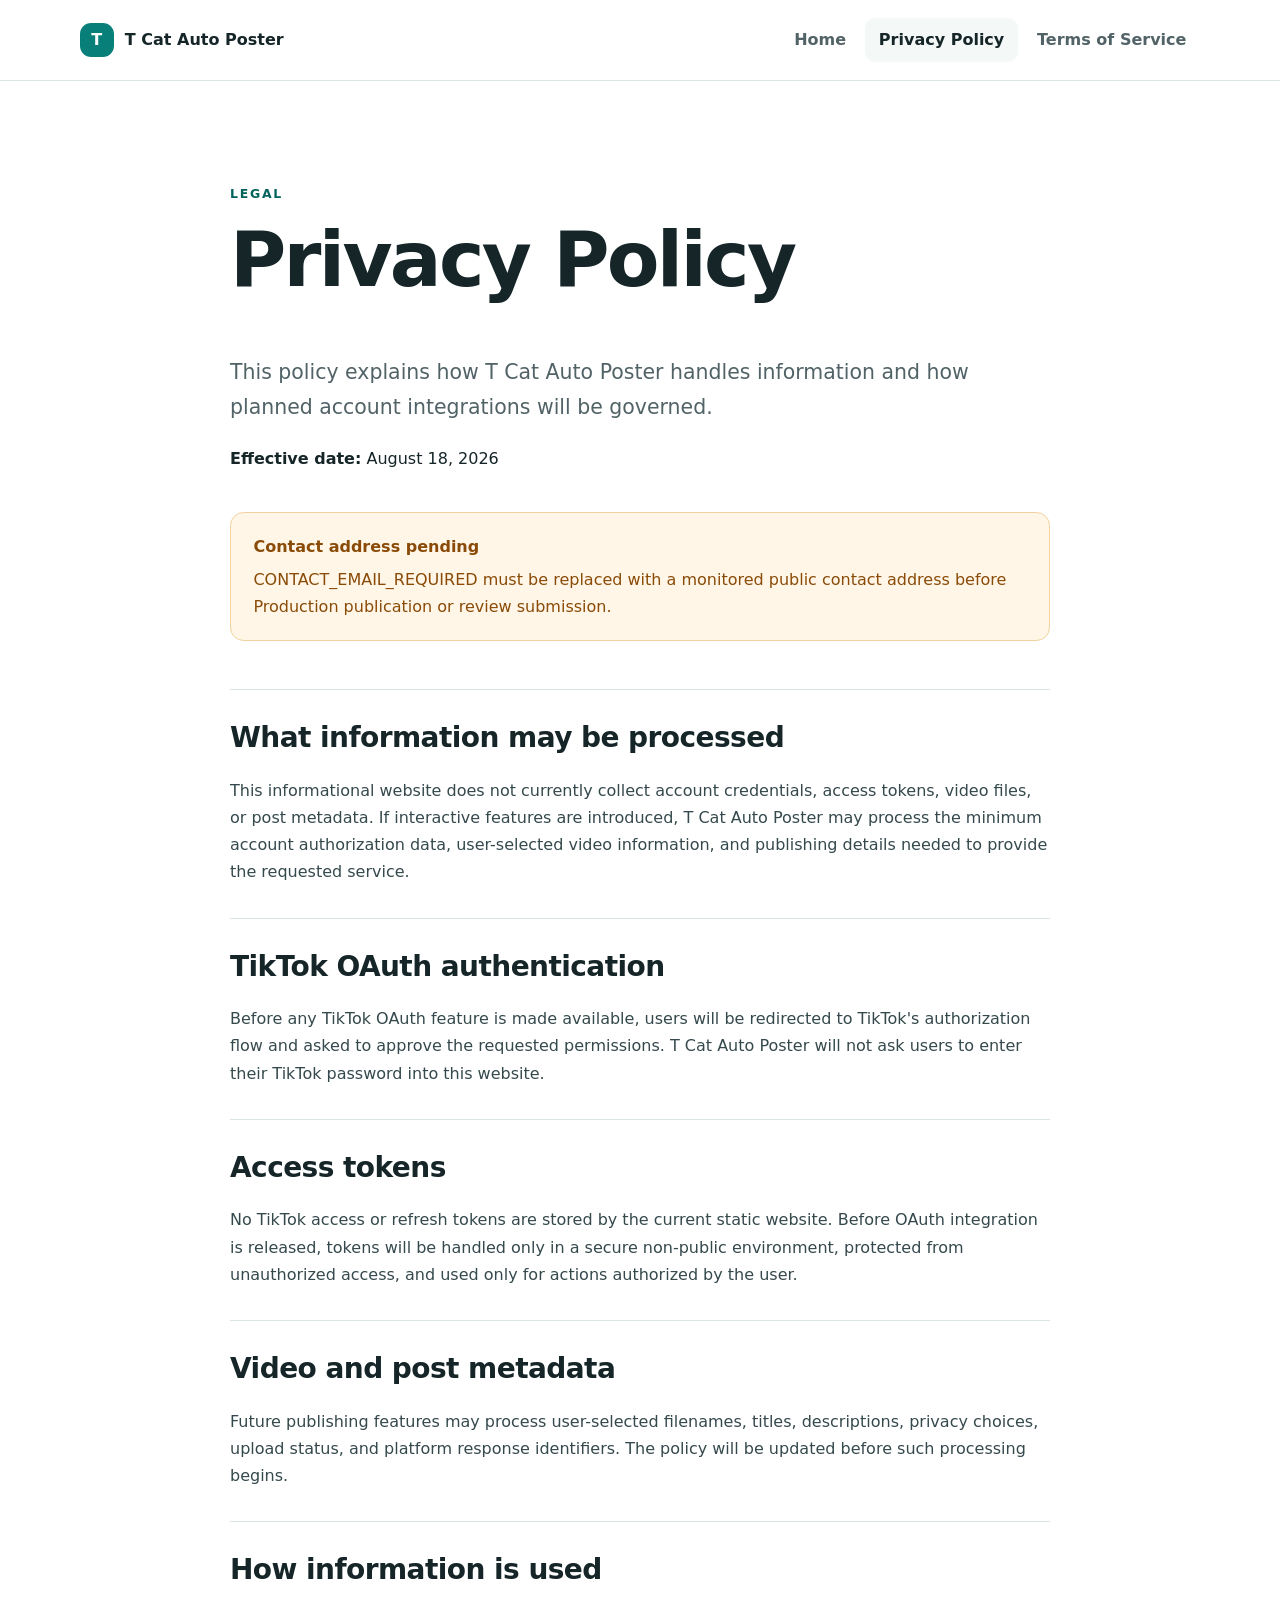
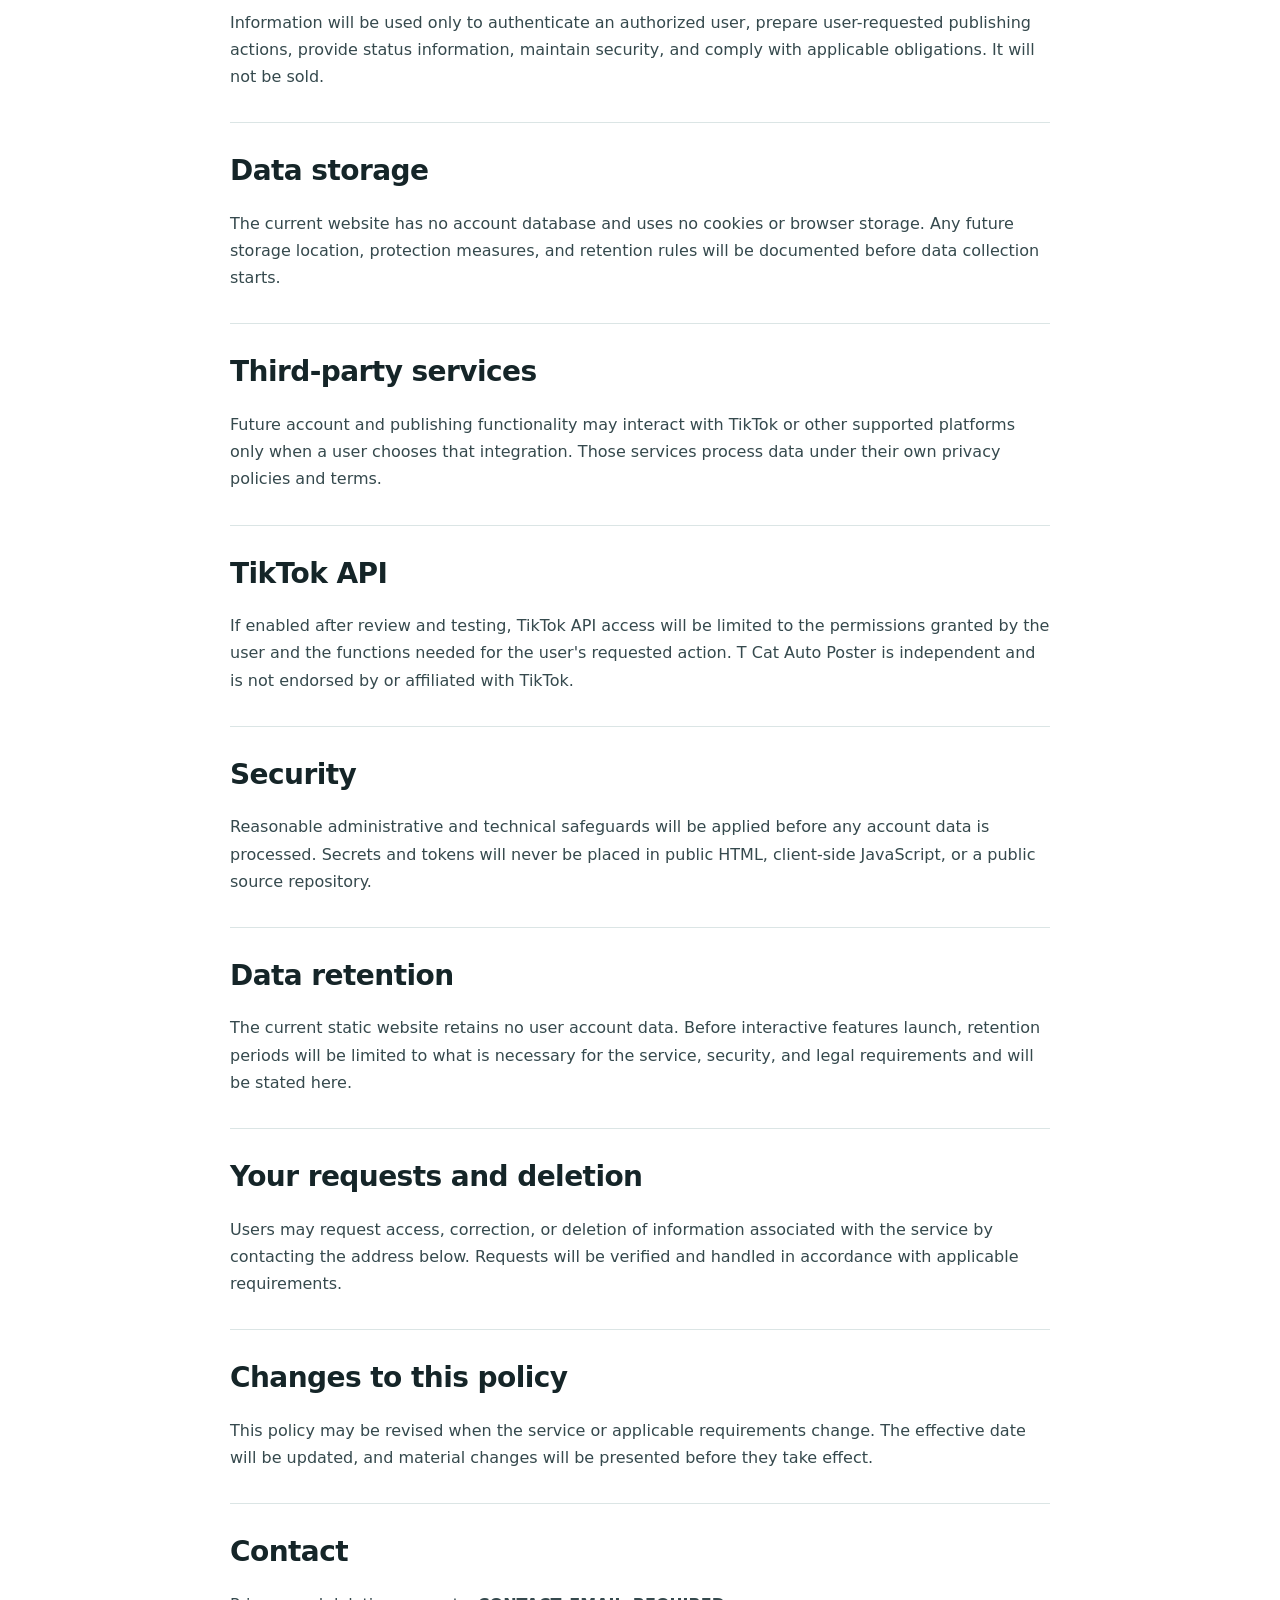
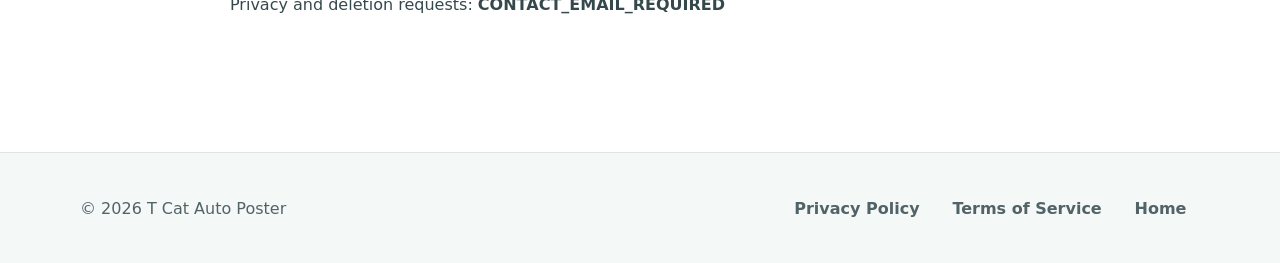
==== privacy.html @ f486d616 "feat: add T Cat Auto Poster review website" ====
<!doctype html>
<html lang="en">
<head>
  <meta charset="UTF-8">
  <meta name="viewport" content="width=device-width, initial-scale=1">
  <meta name="description" content="Privacy Policy for T Cat Auto Poster.">
  <title>Privacy Policy | T Cat Auto Poster</title>
  <link rel="stylesheet" href="styles.css">
</head>
<body>
  <a class="skip-link" href="#main-content">Skip to content</a>
  <header class="site-header">
    <div class="shell header-inner">
      <a class="brand" href="index.html" aria-label="T Cat Auto Poster home"><span class="brand-mark" aria-hidden="true">T</span><span>T Cat Auto Poster</span></a>
      <nav aria-label="Primary navigation">
        <a href="index.html">Home</a>
        <a aria-current="page" href="privacy.html">Privacy Policy</a>
        <a href="terms.html">Terms of Service</a>
      </nav>
    </div>
  </header>

  <main id="main-content" class="legal-main">
    <div class="shell legal-layout">
      <header class="legal-intro">
        <p class="eyebrow">Legal</p>
        <h1>Privacy Policy</h1>
        <p class="lead">This policy explains how T Cat Auto Poster handles information and how planned account integrations will be governed.</p>
        <p><strong>Effective date:</strong> August 18, 2026</p>
      </header>

      <aside class="notice" role="note">
        <strong>Contact address pending</strong>
        <p>CONTACT_EMAIL_REQUIRED must be replaced with a monitored public contact address before Production publication or review submission.</p>
      </aside>

      <article class="legal-copy">
        <section><h2>What information may be processed</h2><p>This informational website does not currently collect account credentials, access tokens, video files, or post metadata. If interactive features are introduced, T Cat Auto Poster may process the minimum account authorization data, user-selected video information, and publishing details needed to provide the requested service.</p></section>
        <section><h2>TikTok OAuth authentication</h2><p>Before any TikTok OAuth feature is made available, users will be redirected to TikTok's authorization flow and asked to approve the requested permissions. T Cat Auto Poster will not ask users to enter their TikTok password into this website.</p></section>
        <section><h2>Access tokens</h2><p>No TikTok access or refresh tokens are stored by the current static website. Before OAuth integration is released, tokens will be handled only in a secure non-public environment, protected from unauthorized access, and used only for actions authorized by the user.</p></section>
        <section><h2>Video and post metadata</h2><p>Future publishing features may process user-selected filenames, titles, descriptions, privacy choices, upload status, and platform response identifiers. The policy will be updated before such processing begins.</p></section>
        <section><h2>How information is used</h2><p>Information will be used only to authenticate an authorized user, prepare user-requested publishing actions, provide status information, maintain security, and comply with applicable obligations. It will not be sold.</p></section>
        <section><h2>Data storage</h2><p>The current website has no account database and uses no cookies or browser storage. Any future storage location, protection measures, and retention rules will be documented before data collection starts.</p></section>
        <section><h2>Third-party services</h2><p>Future account and publishing functionality may interact with TikTok or other supported platforms only when a user chooses that integration. Those services process data under their own privacy policies and terms.</p></section>
        <section><h2>TikTok API</h2><p>If enabled after review and testing, TikTok API access will be limited to the permissions granted by the user and the functions needed for the user's requested action. T Cat Auto Poster is independent and is not endorsed by or affiliated with TikTok.</p></section>
        <section><h2>Security</h2><p>Reasonable administrative and technical safeguards will be applied before any account data is processed. Secrets and tokens will never be placed in public HTML, client-side JavaScript, or a public source repository.</p></section>
        <section><h2>Data retention</h2><p>The current static website retains no user account data. Before interactive features launch, retention periods will be limited to what is necessary for the service, security, and legal requirements and will be stated here.</p></section>
        <section><h2>Your requests and deletion</h2><p>Users may request access, correction, or deletion of information associated with the service by contacting the address below. Requests will be verified and handled in accordance with applicable requirements.</p></section>
        <section><h2>Changes to this policy</h2><p>This policy may be revised when the service or applicable requirements change. The effective date will be updated, and material changes will be presented before they take effect.</p></section>
        <section><h2>Contact</h2><p>Privacy and deletion requests: <strong>CONTACT_EMAIL_REQUIRED</strong></p></section>
      </article>
    </div>
  </main>

  <footer class="site-footer">
    <div class="shell footer-inner"><p>© 2026 T Cat Auto Poster</p><nav aria-label="Legal navigation"><a href="privacy.html">Privacy Policy</a><a href="terms.html">Terms of Service</a><a href="index.html">Home</a></nav></div>
  </footer>
</body>
</html>
---- styles.css ----
:root {
  --ink: #152528;
  --muted: #526367;
  --line: #dbe5e5;
  --surface: #f4f8f7;
  --accent: #087f78;
  --accent-dark: #05635e;
  --accent-soft: #dff3f0;
  --warning: #8a4b08;
  --warning-bg: #fff6e7;
  --radius: 1.25rem;
  --shadow: 0 24px 70px rgba(20, 51, 52, 0.1);
}

* { box-sizing: border-box; }

html { scroll-behavior: auto; }

body {
  margin: 0;
  color: var(--ink);
  background: #fff;
  font-family: Inter, ui-sans-serif, system-ui, -apple-system, BlinkMacSystemFont, "Segoe UI", sans-serif;
  font-size: 1rem;
  line-height: 1.7;
  overflow-wrap: break-word;
}

a { color: var(--accent-dark); text-underline-offset: 0.2em; }
a:hover { color: var(--accent); }
a:focus-visible { outline: 3px solid #f2b84b; outline-offset: 3px; border-radius: 0.2rem; }

h1, h2, h3, p { margin-top: 0; }
h1, h2 { letter-spacing: -0.035em; line-height: 1.12; }
h1 { max-width: 13ch; font-size: clamp(2.6rem, 7vw, 5.4rem); }
h2 { font-size: clamp(1.9rem, 4vw, 3.1rem); }

.shell { width: min(1120px, calc(100% - 3rem)); margin-inline: auto; }
.narrow { max-width: 780px; margin-inline: auto; }
.skip-link { position: fixed; left: 1rem; top: -5rem; z-index: 10; padding: 0.7rem 1rem; background: var(--ink); color: #fff; }
.skip-link:focus { top: 1rem; }

.site-header { position: relative; z-index: 2; border-bottom: 1px solid var(--line); background: rgba(255, 255, 255, 0.98); }
.header-inner, .footer-inner { min-height: 80px; display: flex; align-items: center; justify-content: space-between; gap: 2rem; }
.brand { min-height: 44px; display: inline-flex; align-items: center; gap: 0.7rem; color: var(--ink); font-weight: 750; text-decoration: none; }
.brand-mark { width: 2.1rem; height: 2.1rem; display: grid; place-items: center; border-radius: 0.7rem; color: #fff; background: var(--accent); font-size: 1rem; }
nav { display: flex; align-items: center; gap: 0.35rem; }
nav a { min-height: 44px; display: inline-flex; align-items: center; padding: 0.55rem 0.85rem; border-radius: 0.65rem; color: var(--muted); font-weight: 650; text-decoration: none; }
nav a:hover, nav a[aria-current="page"] { color: var(--ink); background: var(--surface); }

.hero { overflow: hidden; padding: clamp(5rem, 10vw, 8.5rem) 0; background: radial-gradient(circle at 88% 20%, var(--accent-soft), transparent 32%), linear-gradient(145deg, #fff 45%, #f5faf9); }
.hero-grid { display: grid; grid-template-columns: minmax(0, 1.45fr) minmax(280px, 0.65fr); gap: clamp(3rem, 8vw, 7rem); align-items: center; }
.hero-grid > *, .split > * { min-width: 0; }
.eyebrow { margin-bottom: 0.8rem; color: var(--accent-dark); font-size: 0.78rem; font-weight: 800; letter-spacing: 0.14em; text-transform: uppercase; }
.lead { max-width: 62ch; color: var(--muted); font-size: clamp(1.08rem, 2vw, 1.28rem); }
.button { min-height: 48px; display: inline-flex; align-items: center; margin-top: 1rem; padding: 0.65rem 1.1rem; border-radius: 0.7rem; color: #fff; background: var(--accent); font-weight: 750; text-decoration: none; }
.button:hover { color: #fff; background: var(--accent-dark); }
.hero-card { width: 100%; padding: 2rem; border: 1px solid rgba(8, 127, 120, 0.18); border-radius: var(--radius); background: rgba(255, 255, 255, 0.9); box-shadow: var(--shadow); }
.card-label { color: var(--muted); font-size: 0.9rem; font-weight: 700; }
.check-list, .plain-list { margin: 0; padding: 0; list-style: none; }
.check-list li { position: relative; padding: 0.8rem 0 0.8rem 2rem; border-top: 1px solid var(--line); font-weight: 700; }
.check-list li::before { content: "✓"; position: absolute; left: 0.2rem; color: var(--accent); }

.section { padding: clamp(4.5rem, 8vw, 7rem) 0; }
.section-muted { background: var(--surface); }
.steps { margin: 3rem 0 0; padding: 0; display: grid; grid-template-columns: repeat(4, 1fr); gap: 1rem; list-style: none; }
.steps li { min-height: 245px; padding: 1.5rem; border: 1px solid var(--line); border-radius: 1rem; background: #fff; }
.steps span { display: block; margin-bottom: 2.5rem; color: var(--accent); font-size: 0.8rem; font-weight: 850; letter-spacing: 0.12em; }
.steps strong { display: block; margin-bottom: 0.7rem; font-size: 1.05rem; line-height: 1.35; }
.steps p { color: var(--muted); font-size: 0.94rem; }
.split { display: grid; grid-template-columns: 0.8fr 1.2fr; gap: clamp(2.5rem, 8vw, 7rem); }
.plain-list li { padding: 1rem 0; border-top: 1px solid var(--line); }
.plain-list li:last-child { border-bottom: 1px solid var(--line); }
.status-section { padding-top: 0; }
.status-card { display: grid; grid-template-columns: auto 1fr; gap: 1.25rem; padding: clamp(1.5rem, 4vw, 2.5rem); border-radius: var(--radius); background: var(--ink); color: #fff; }
.status-card .eyebrow { color: #82d8cf; }
.status-card h2 { font-size: clamp(1.6rem, 3vw, 2.4rem); }
.status-card p:last-child { max-width: 75ch; color: #cedbdb; }
.status-dot { width: 0.75rem; height: 0.75rem; margin-top: 0.35rem; border-radius: 50%; background: #82d8cf; box-shadow: 0 0 0 7px rgba(130, 216, 207, 0.12); }

.legal-main { padding: clamp(4rem, 8vw, 7rem) 0; }
.legal-layout { max-width: 820px; }
.legal-intro { margin-bottom: 2.5rem; }
.legal-intro h1 { max-width: none; font-size: clamp(2.7rem, 7vw, 4.8rem); }
.notice { margin-bottom: 3rem; padding: 1.25rem 1.4rem; border: 1px solid #f1d29e; border-radius: 0.85rem; background: var(--warning-bg); color: var(--warning); }
.notice p { margin: 0.35rem 0 0; }
.legal-copy section { padding: 2rem 0; border-top: 1px solid var(--line); }
.legal-copy h2 { font-size: clamp(1.35rem, 3vw, 1.75rem); letter-spacing: -0.02em; }
.legal-copy p { margin-bottom: 0; color: #35494d; }

.site-footer { border-top: 1px solid var(--line); background: var(--surface); }
.footer-inner { min-height: 110px; }
.footer-inner p { margin: 0; color: var(--muted); }

@media (max-width: 820px) {
  .header-inner { align-items: flex-start; flex-direction: column; padding-block: 1rem; gap: 0.5rem; }
  nav { width: 100%; flex-wrap: wrap; }
  nav a { padding-inline: 0.65rem; }
  .hero-grid, .split { grid-template-columns: 1fr; }
  .hero-card { max-width: 520px; }
  .steps { grid-template-columns: repeat(2, 1fr); }
  .footer-inner { align-items: flex-start; flex-direction: column; justify-content: center; padding-block: 1.5rem; gap: 0.6rem; }
}

@media (max-width: 480px) {
  .shell { width: min(100% - 2rem, 1120px); }
  .brand { font-size: 0.95rem; }
  nav { gap: 0.15rem; }
  nav a { padding-inline: 0.5rem; font-size: 0.86rem; }
  .hero { padding-block: 4rem; }
  h1 { font-size: clamp(2.45rem, 14vw, 3.6rem); }
  .steps { grid-template-columns: 1fr; }
  .steps li { min-height: 0; }
  .steps span { margin-bottom: 1.4rem; }
  .status-card { grid-template-columns: 1fr; }
  .footer-inner nav { align-items: flex-start; flex-direction: column; }
}

@media (prefers-reduced-motion: reduce) {
  *, *::before, *::after { scroll-behavior: auto !important; }
}
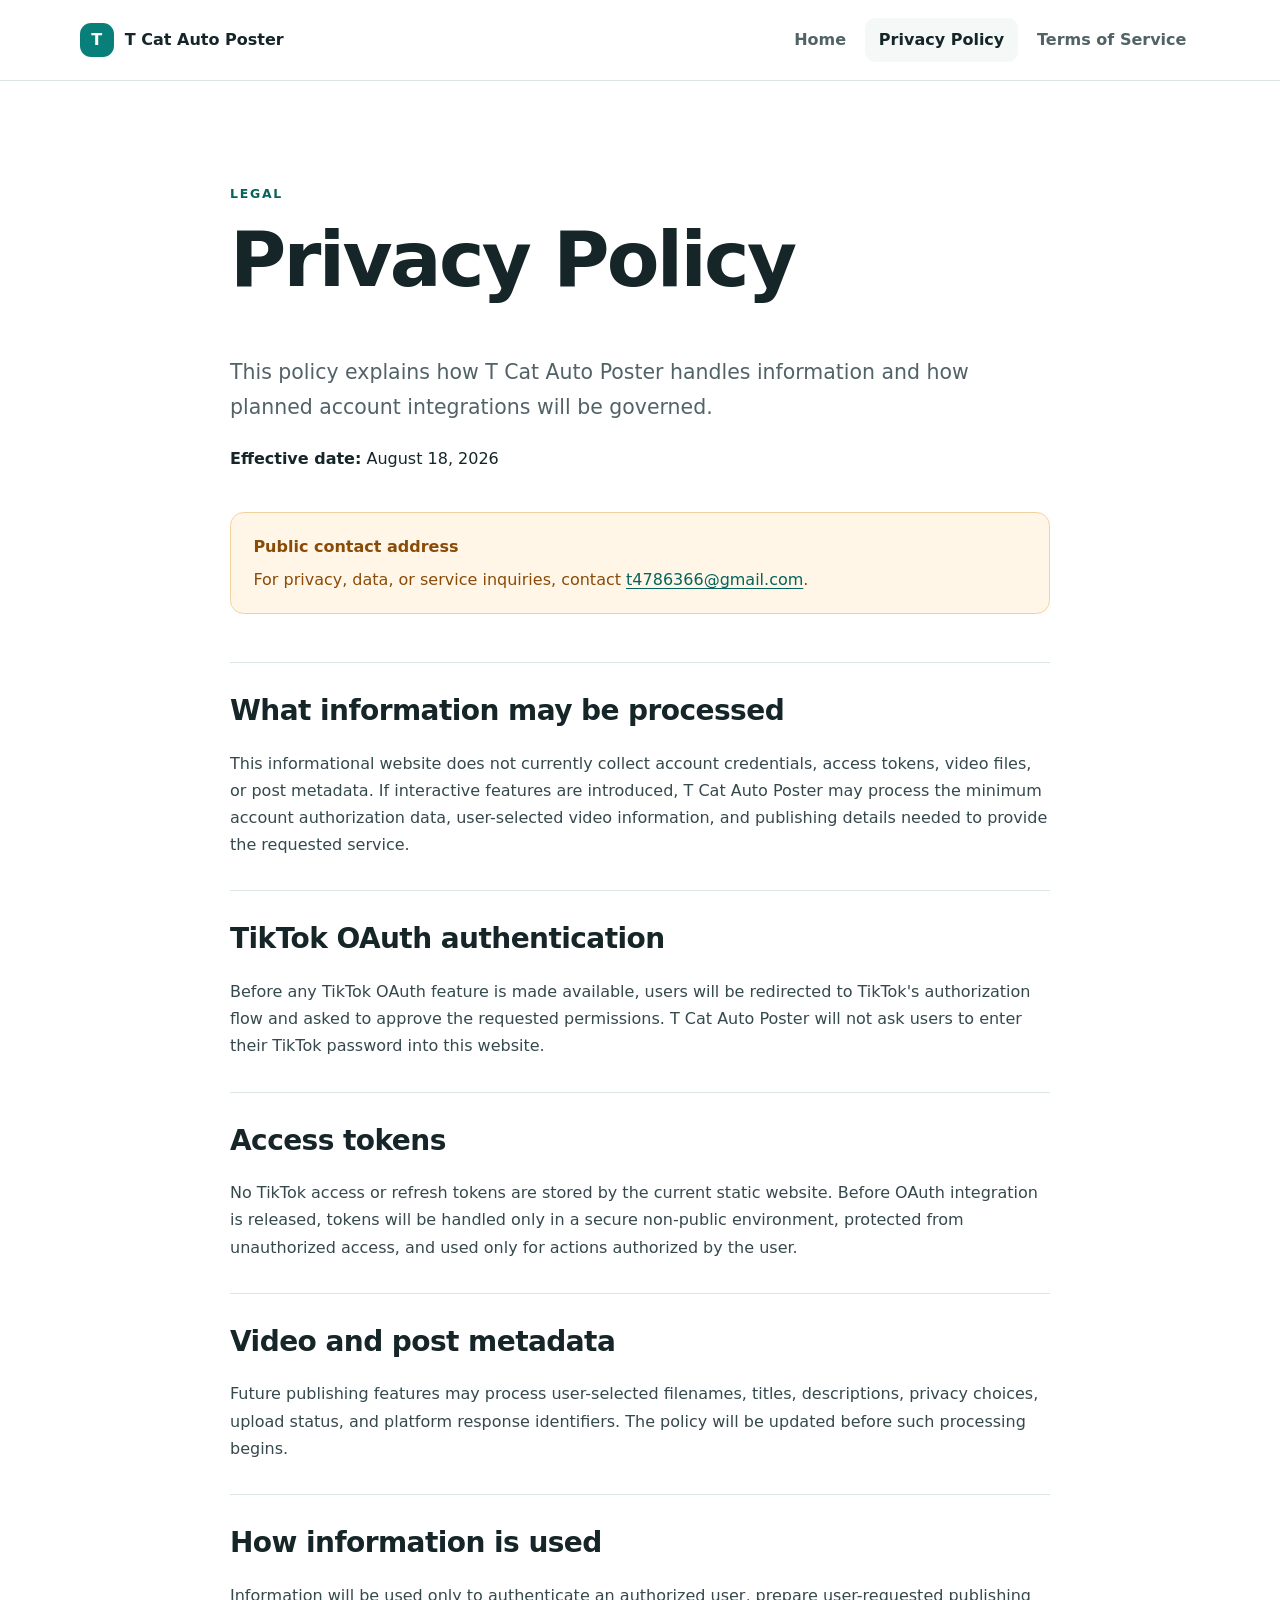
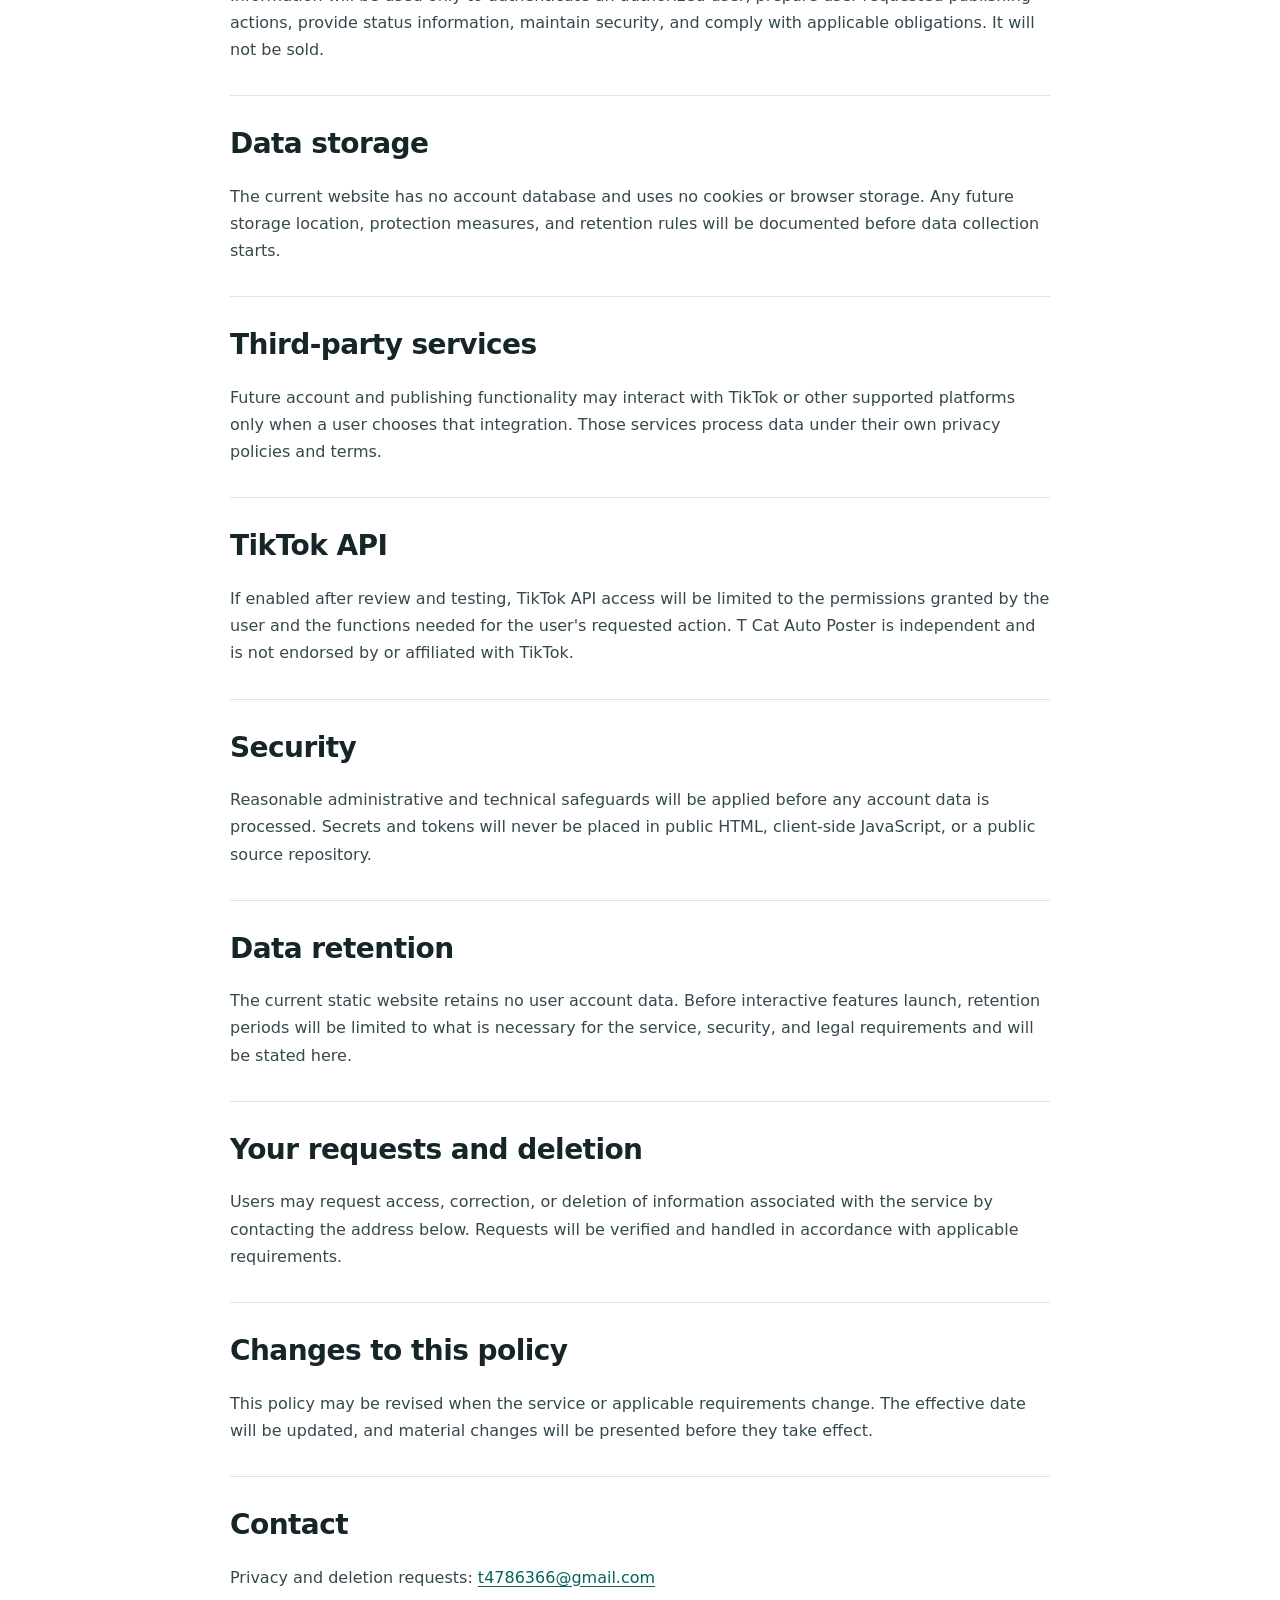
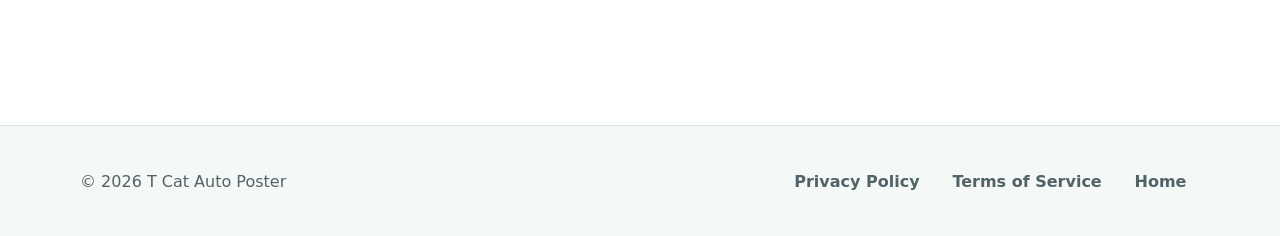
==== commit 641da0cf: "chore: add public support contact" ====
--- a/privacy.html
+++ b/privacy.html
@@ -30,8 +30,8 @@
       </header>
 
       <aside class="notice" role="note">
-        <strong>Contact address pending</strong>
-        <p>CONTACT_EMAIL_REQUIRED must be replaced with a monitored public contact address before Production publication or review submission.</p>
+        <strong>Public contact address</strong>
+        <p>For privacy, data, or service inquiries, contact <a href="mailto:t4786366@gmail.com">t4786366@gmail.com</a>.</p>
       </aside>
 
       <article class="legal-copy">
@@ -47,7 +47,7 @@
         <section><h2>Data retention</h2><p>The current static website retains no user account data. Before interactive features launch, retention periods will be limited to what is necessary for the service, security, and legal requirements and will be stated here.</p></section>
         <section><h2>Your requests and deletion</h2><p>Users may request access, correction, or deletion of information associated with the service by contacting the address below. Requests will be verified and handled in accordance with applicable requirements.</p></section>
         <section><h2>Changes to this policy</h2><p>This policy may be revised when the service or applicable requirements change. The effective date will be updated, and material changes will be presented before they take effect.</p></section>
-        <section><h2>Contact</h2><p>Privacy and deletion requests: <strong>CONTACT_EMAIL_REQUIRED</strong></p></section>
+        <section><h2>Contact</h2><p>Privacy and deletion requests: <a href="mailto:t4786366@gmail.com">t4786366@gmail.com</a></p></section>
       </article>
     </div>
   </main>
